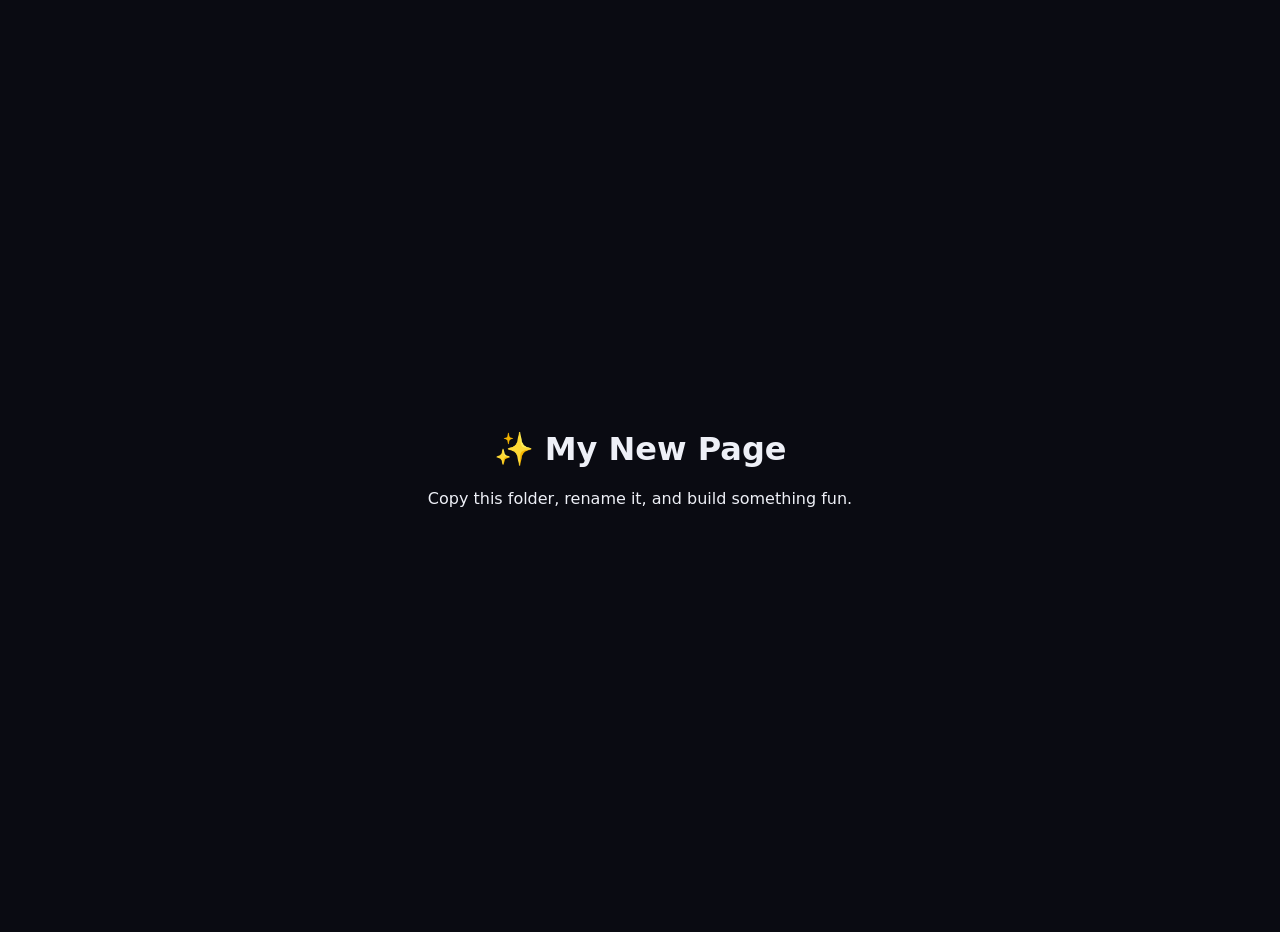
==== pages/_template/index.html @ 19ef50c2 "Redesign site: login doors, admin dashboard and pages folder - New landing: modern Guest / Admin log" ====
<!doctype html>
<html lang="en">
<head>
  <meta charset="utf-8">
  <meta name="viewport" content="width=device-width, initial-scale=1">
  <title>My New Page</title>
  <style>
    body {
      margin: 0; min-height: 100vh; display: grid; place-items: center; padding: 16px;
      background: #0a0b12; color: #eef0f7; font-family: system-ui, sans-serif; text-align: center;
    }
  </style>
</head>
<body>
  <main>
    <h1>✨ My New Page</h1>
    <p>Copy this folder, rename it, and build something fun.</p>
  </main>
</body>
</html>
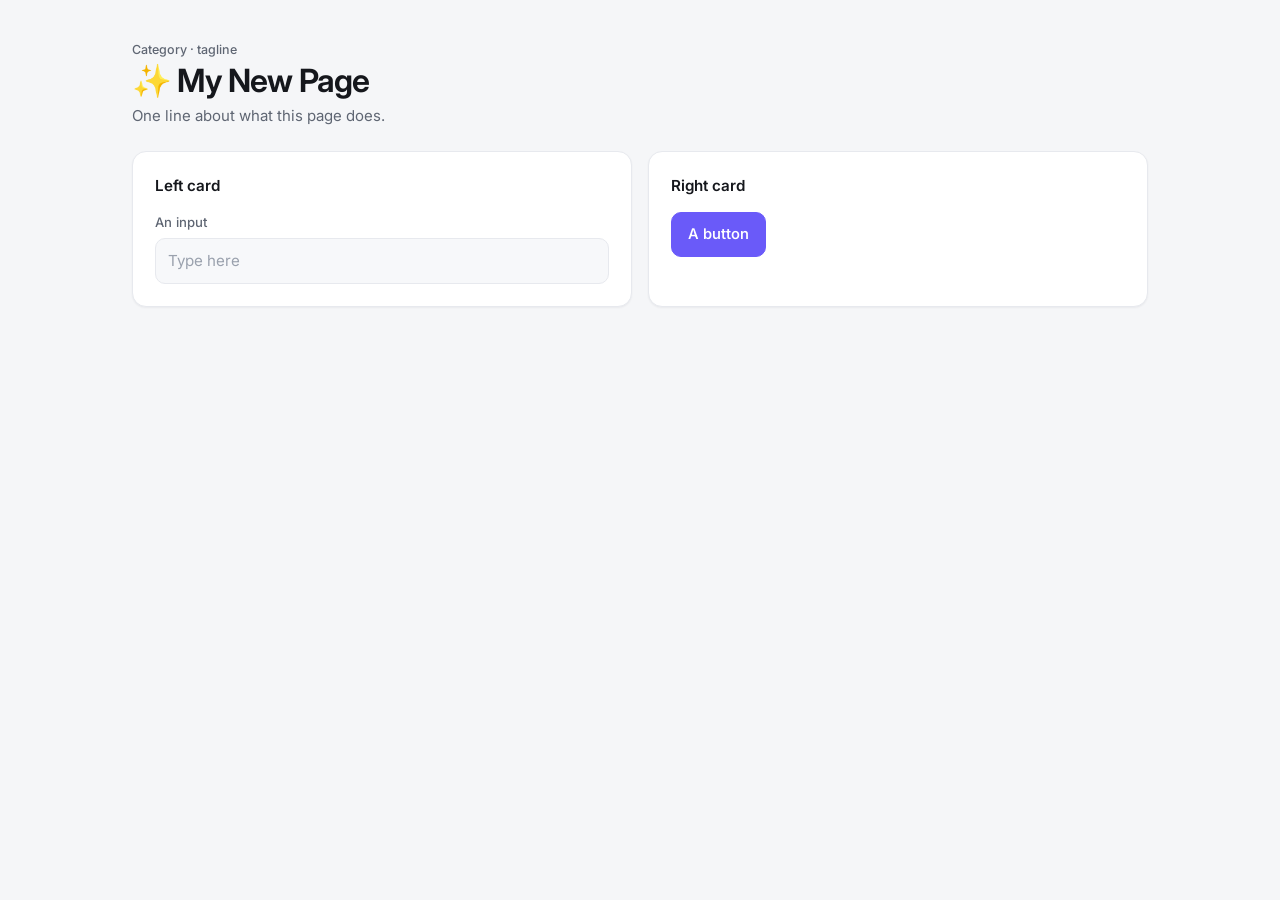
==== commit df393a2c: "New sidebar dashboard UI with dark and light mode - Simple login card (Guest / Admin tabs) with date" ====
--- a/pages/_template/index.html
+++ b/pages/_template/index.html
@@ -4,17 +4,34 @@
   <meta charset="utf-8">
   <meta name="viewport" content="width=device-width, initial-scale=1">
   <title>My New Page</title>
+  <!-- Shared look: dark/light theme + cards, buttons, inputs -->
+  <script src="../_shared/theme.js"></script>
+  <link href="https://fonts.googleapis.com/css2?family=Inter:wght@400;500;600;700&family=JetBrains+Mono:wght@500&display=swap" rel="stylesheet">
+  <link rel="stylesheet" href="../_shared/ui.css">
   <style>
-    body {
-      margin: 0; min-height: 100vh; display: grid; place-items: center; padding: 16px;
-      background: #0a0b12; color: #eef0f7; font-family: system-ui, sans-serif; text-align: center;
-    }
+    .grid { display: grid; gap: 16px; }
+    @media (min-width: 900px) { .grid { grid-template-columns: 1fr 1fr; } }
   </style>
 </head>
 <body>
-  <main>
-    <h1>✨ My New Page</h1>
-    <p>Copy this folder, rename it, and build something fun.</p>
+  <main class="page">
+    <header class="page-head">
+      <div>
+        <p class="eyebrow">Category · tagline</p>
+        <h1 class="title">✨ My New Page</h1>
+        <p class="lead">One line about what this page does.</p>
+      </div>
+    </header>
+    <div class="grid">
+      <section class="card">
+        <div class="card-title">Left card</div>
+        <label><span class="label">An input</span><input class="input" placeholder="Type here"></label>
+      </section>
+      <section class="card">
+        <div class="card-title">Right card</div>
+        <button class="btn primary">A button</button>
+      </section>
+    </div>
   </main>
 </body>
 </html>
--- a/pages/_shared/ui.css
+++ b/pages/_shared/ui.css
@@ -0,0 +1,132 @@
+/* OffDutyCode shared design system: flat, simple, dark + light.
+   Use in a page:  <script src="../_shared/theme.js"></script>
+                   <link rel="stylesheet" href="../_shared/ui.css"> */
+:root, [data-theme="dark"] {
+  --bg: #0e0f13;
+  --panel: #15171c;
+  --panel-2: #1c1f25;
+  --inset: #111317;
+  --line: #24272f;
+  --line-2: #30343e;
+  --fg: #eceef3;
+  --muted: #8b93a3;
+  --dim: #5d6472;
+  --accent: #8b7cf8;
+  --violet: #8b7cf8;
+  --accent-fg: #ffffff;
+  --accent-soft: rgba(139, 124, 248, 0.14);
+  --green: #3ecf8e;
+  --green-soft: rgba(62, 207, 142, 0.14);
+  --amber: #f5b544;
+  --amber-soft: rgba(245, 181, 68, 0.14);
+  --red: #f26d6d;
+  --red-soft: rgba(242, 109, 109, 0.14);
+  --shadow: 0 1px 2px rgba(0, 0, 0, 0.3);
+  --shadow-lg: 0 20px 50px -20px rgba(0, 0, 0, 0.6);
+  color-scheme: dark;
+}
+[data-theme="light"] {
+  --bg: #f5f6f8;
+  --panel: #ffffff;
+  --panel-2: #f1f2f5;
+  --inset: #f7f8fa;
+  --line: #e7e9ee;
+  --line-2: #d8dbe2;
+  --fg: #15171c;
+  --muted: #5f6673;
+  --dim: #9aa1ad;
+  --accent: #6a5af9;
+  --violet: #6a5af9;
+  --accent-fg: #ffffff;
+  --accent-soft: rgba(106, 90, 249, 0.1);
+  --green: #12a46b;
+  --green-soft: rgba(18, 164, 107, 0.1);
+  --amber: #d48806;
+  --amber-soft: rgba(212, 136, 6, 0.1);
+  --red: #dc3b3b;
+  --red-soft: rgba(220, 59, 59, 0.08);
+  --shadow: 0 1px 2px rgba(16, 24, 40, 0.05);
+  --shadow-lg: 0 20px 50px -24px rgba(16, 24, 40, 0.25);
+  color-scheme: light;
+}
+:root {
+  /* aliases used by pages */
+  --card-hi: var(--panel-2);
+  --display: var(--sans);
+  --radius: 14px;
+  --radius-sm: 10px;
+  --sans: "Inter", system-ui, -apple-system, "Segoe UI", Roboto, sans-serif;
+  --mono: "JetBrains Mono", ui-monospace, "SF Mono", Consolas, monospace;
+}
+
+* { box-sizing: border-box; margin: 0; padding: 0; }
+html { -webkit-text-size-adjust: 100%; }
+body {
+  min-height: 100vh; background: var(--bg); color: var(--fg);
+  font-family: var(--sans); font-size: 15px; line-height: 1.55;
+  -webkit-font-smoothing: antialiased; overflow-x: hidden;
+  transition: background-color .25s, color .25s;
+}
+button, input, select, textarea { font: inherit; color: inherit; }
+button { cursor: pointer; }
+a { color: inherit; }
+[hidden] { display: none !important; }
+:focus-visible { outline: 2px solid var(--accent); outline-offset: 2px; }
+::selection { background: var(--accent-soft); }
+
+/* Layout */
+.page { width: 100%; max-width: 1080px; margin: 0 auto; padding: clamp(20px, 4vw, 40px) 16px 48px; }
+@media (min-width: 700px) { .page { padding-left: 32px; padding-right: 32px; } }
+.page-head { display: flex; flex-wrap: wrap; align-items: flex-end; justify-content: space-between; gap: 14px; margin-bottom: 24px; }
+.eyebrow { font-size: 0.78rem; font-weight: 500; color: var(--muted); margin-bottom: 4px; }
+.title { font-size: clamp(1.5rem, 3.4vw, 2rem); line-height: 1.15; letter-spacing: -0.025em; font-weight: 650; }
+.lead { color: var(--muted); margin-top: 4px; max-width: 560px; }
+.stack { display: grid; gap: 16px; align-content: start; }
+
+/* Surfaces */
+.card {
+  position: relative; background: var(--panel); border: 1px solid var(--line);
+  border-radius: var(--radius); padding: clamp(16px, 2.2vw, 22px); box-shadow: var(--shadow);
+  transition: background-color .25s, border-color .25s;
+}
+.card-title { display: flex; align-items: center; justify-content: space-between; gap: 10px; font-weight: 600; font-size: 0.95rem; margin-bottom: 14px; }
+.card-title small { font-weight: 400; font-size: 0.8rem; color: var(--muted); }
+
+/* Controls */
+.pill {
+  display: inline-flex; align-items: center; gap: 8px; white-space: nowrap;
+  font-size: 0.82rem; color: var(--muted); font-variant-numeric: tabular-nums;
+  padding: 6px 12px; border-radius: 999px; border: 1px solid var(--line); background: var(--panel);
+}
+.pill .dot { width: 7px; height: 7px; border-radius: 50%; background: var(--green); }
+.btn {
+  display: inline-flex; align-items: center; justify-content: center; gap: 8px;
+  font-weight: 550; font-size: 0.92rem; padding: 10px 16px; border-radius: var(--radius-sm);
+  border: 1px solid var(--line-2); background: var(--panel); color: var(--fg); text-decoration: none;
+  transition: background-color .15s, border-color .15s, opacity .15s;
+}
+.btn:hover { background: var(--panel-2); }
+.btn.primary { background: var(--accent); border-color: var(--accent); color: var(--accent-fg); }
+.btn.primary:hover { opacity: 0.92; background: var(--accent); }
+.btn.block { width: 100%; }
+.label { display: block; font-size: 0.82rem; color: var(--muted); margin-bottom: 6px; font-weight: 500; }
+.input {
+  width: 100%; font-size: 0.95rem; padding: 10px 12px; border-radius: var(--radius-sm); outline: 0;
+  background: var(--inset); border: 1px solid var(--line); transition: border-color .15s, box-shadow .15s;
+}
+.input:focus { border-color: var(--accent); box-shadow: 0 0 0 3px var(--accent-soft); }
+.input::placeholder { color: var(--dim); }
+select.input {
+  appearance: none; padding-right: 32px;
+  background-image: linear-gradient(45deg, transparent 50%, var(--muted) 50%), linear-gradient(135deg, var(--muted) 50%, transparent 50%);
+  background-position: calc(100% - 16px) 52%, calc(100% - 11px) 52%; background-size: 5px 5px; background-repeat: no-repeat;
+}
+.seg { display: inline-flex; gap: 2px; padding: 3px; border-radius: 11px; border: 1px solid var(--line); background: var(--panel-2); }
+.seg button { border: 0; background: transparent; color: var(--muted); padding: 6px 12px; border-radius: 8px; font-weight: 550; font-size: 0.85rem; }
+.seg button.on, .seg button[aria-pressed="true"] { background: var(--panel); color: var(--fg); box-shadow: var(--shadow); }
+.mono { font-family: var(--mono); font-variant-numeric: tabular-nums; }
+.muted { color: var(--muted); }
+
+@media (prefers-reduced-motion: reduce) {
+  *, *::before, *::after { animation: none !important; transition: none !important; }
+}
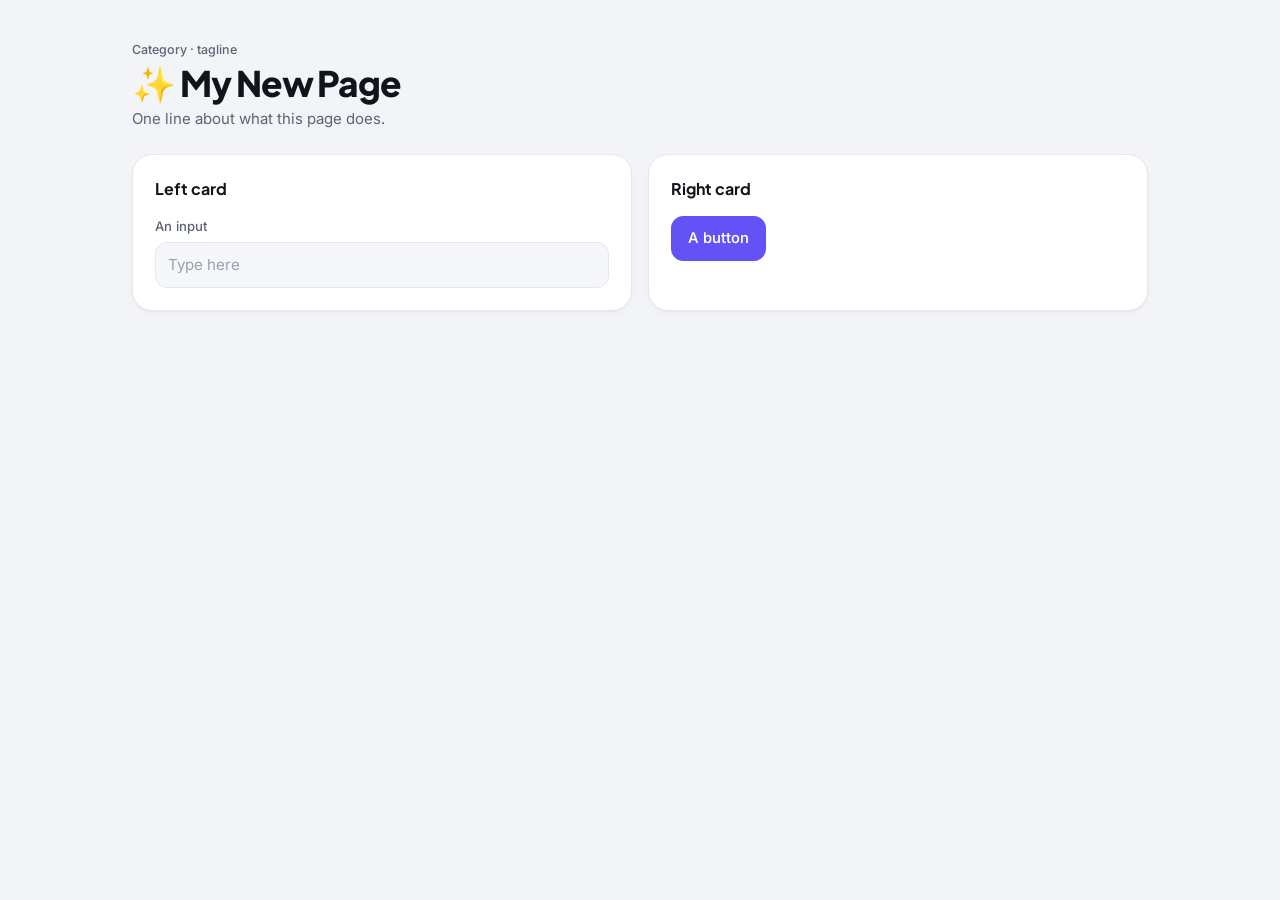
==== commit a0211db4: "Modern redesign and private admin-only artifacts list - New look: split login with live clock and of" ====
--- a/pages/_template/index.html
+++ b/pages/_template/index.html
@@ -6,7 +6,7 @@
   <title>My New Page</title>
   <!-- Shared look: dark/light theme + cards, buttons, inputs -->
   <script src="../_shared/theme.js"></script>
-  <link href="https://fonts.googleapis.com/css2?family=Inter:wght@400;500;600;700&family=JetBrains+Mono:wght@500&display=swap" rel="stylesheet">
+  <link href="https://fonts.googleapis.com/css2?family=Inter:wght@400;500;600;700&family=JetBrains+Mono:wght@500;700&family=Plus+Jakarta+Sans:wght@600;700;800&display=swap" rel="stylesheet">
   <link rel="stylesheet" href="../_shared/ui.css">
   <style>
     .grid { display: grid; gap: 16px; }
--- a/pages/_shared/ui.css
+++ b/pages/_shared/ui.css
@@ -1,18 +1,19 @@
-/* OffDutyCode shared design system: flat, simple, dark + light.
+/* OffDutyCode shared design system: modern, soft, dark + light.
    Use in a page:  <script src="../_shared/theme.js"></script>
                    <link rel="stylesheet" href="../_shared/ui.css"> */
 :root, [data-theme="dark"] {
-  --bg: #0e0f13;
-  --panel: #15171c;
-  --panel-2: #1c1f25;
-  --inset: #111317;
-  --line: #24272f;
-  --line-2: #30343e;
-  --fg: #eceef3;
-  --muted: #8b93a3;
-  --dim: #5d6472;
-  --accent: #8b7cf8;
-  --violet: #8b7cf8;
+  --bg: #090a0f;
+  --panel: #12141b;
+  --panel-2: #1a1d27;
+  --inset: #0d0f15;
+  --line: #20242f;
+  --line-2: #2e3342;
+  --fg: #f1f3f9;
+  --muted: #8e96a8;
+  --dim: #5b6274;
+  --accent: #8474ff;
+  --violet: #8474ff;
+  --grad: linear-gradient(135deg, #7c6cff 0%, #b06cff 55%, #ff7eb6 100%);
   --accent-fg: #ffffff;
   --accent-soft: rgba(139, 124, 248, 0.14);
   --green: #3ecf8e;
@@ -21,22 +22,23 @@
   --amber-soft: rgba(245, 181, 68, 0.14);
   --red: #f26d6d;
   --red-soft: rgba(242, 109, 109, 0.14);
-  --shadow: 0 1px 2px rgba(0, 0, 0, 0.3);
-  --shadow-lg: 0 20px 50px -20px rgba(0, 0, 0, 0.6);
+  --shadow: 0 1px 0 rgba(255, 255, 255, 0.03) inset, 0 1px 2px rgba(0, 0, 0, 0.35);
+  --shadow-lg: 0 24px 60px -24px rgba(0, 0, 0, 0.7);
   color-scheme: dark;
 }
 [data-theme="light"] {
-  --bg: #f5f6f8;
+  --bg: #f3f4f8;
   --panel: #ffffff;
-  --panel-2: #f1f2f5;
-  --inset: #f7f8fa;
-  --line: #e7e9ee;
-  --line-2: #d8dbe2;
-  --fg: #15171c;
-  --muted: #5f6673;
-  --dim: #9aa1ad;
-  --accent: #6a5af9;
-  --violet: #6a5af9;
+  --panel-2: #eef0f5;
+  --inset: #f6f7fa;
+  --line: #e4e7ee;
+  --line-2: #d5d9e2;
+  --fg: #12141b;
+  --muted: #5c6373;
+  --dim: #99a0ae;
+  --accent: #6352f5;
+  --violet: #6352f5;
+  --grad: linear-gradient(135deg, #6352f5 0%, #9b55f5 55%, #f0609e 100%);
   --accent-fg: #ffffff;
   --accent-soft: rgba(106, 90, 249, 0.1);
   --green: #12a46b;
@@ -45,16 +47,16 @@
   --amber-soft: rgba(212, 136, 6, 0.1);
   --red: #dc3b3b;
   --red-soft: rgba(220, 59, 59, 0.08);
-  --shadow: 0 1px 2px rgba(16, 24, 40, 0.05);
-  --shadow-lg: 0 20px 50px -24px rgba(16, 24, 40, 0.25);
+  --shadow: 0 1px 2px rgba(16, 24, 40, 0.04), 0 4px 16px -8px rgba(16, 24, 40, 0.08);
+  --shadow-lg: 0 24px 60px -28px rgba(16, 24, 40, 0.3);
   color-scheme: light;
 }
 :root {
   /* aliases used by pages */
   --card-hi: var(--panel-2);
-  --display: var(--sans);
-  --radius: 14px;
-  --radius-sm: 10px;
+  --display: "Plus Jakarta Sans", var(--sans);
+  --radius: 20px;
+  --radius-sm: 12px;
   --sans: "Inter", system-ui, -apple-system, "Segoe UI", Roboto, sans-serif;
   --mono: "JetBrains Mono", ui-monospace, "SF Mono", Consolas, monospace;
 }
@@ -79,7 +81,7 @@
 @media (min-width: 700px) { .page { padding-left: 32px; padding-right: 32px; } }
 .page-head { display: flex; flex-wrap: wrap; align-items: flex-end; justify-content: space-between; gap: 14px; margin-bottom: 24px; }
 .eyebrow { font-size: 0.78rem; font-weight: 500; color: var(--muted); margin-bottom: 4px; }
-.title { font-size: clamp(1.5rem, 3.4vw, 2rem); line-height: 1.15; letter-spacing: -0.025em; font-weight: 650; }
+.title { font-family: var(--display); font-size: clamp(1.6rem, 3.6vw, 2.2rem); line-height: 1.12; letter-spacing: -0.03em; font-weight: 800; }
 .lead { color: var(--muted); margin-top: 4px; max-width: 560px; }
 .stack { display: grid; gap: 16px; align-content: start; }
 
@@ -89,7 +91,7 @@
   border-radius: var(--radius); padding: clamp(16px, 2.2vw, 22px); box-shadow: var(--shadow);
   transition: background-color .25s, border-color .25s;
 }
-.card-title { display: flex; align-items: center; justify-content: space-between; gap: 10px; font-weight: 600; font-size: 0.95rem; margin-bottom: 14px; }
+.card-title { display: flex; align-items: center; justify-content: space-between; gap: 10px; font-family: var(--display); font-weight: 700; font-size: 1rem; margin-bottom: 14px; }
 .card-title small { font-weight: 400; font-size: 0.8rem; color: var(--muted); }
 
 /* Controls */
@@ -121,8 +123,8 @@
   background-image: linear-gradient(45deg, transparent 50%, var(--muted) 50%), linear-gradient(135deg, var(--muted) 50%, transparent 50%);
   background-position: calc(100% - 16px) 52%, calc(100% - 11px) 52%; background-size: 5px 5px; background-repeat: no-repeat;
 }
-.seg { display: inline-flex; gap: 2px; padding: 3px; border-radius: 11px; border: 1px solid var(--line); background: var(--panel-2); }
-.seg button { border: 0; background: transparent; color: var(--muted); padding: 6px 12px; border-radius: 8px; font-weight: 550; font-size: 0.85rem; }
+.seg { display: inline-flex; gap: 2px; padding: 4px; border-radius: 14px; border: 1px solid var(--line); background: var(--panel-2); }
+.seg button { border: 0; background: transparent; color: var(--muted); padding: 7px 14px; border-radius: 10px; font-weight: 600; font-size: 0.86rem; }
 .seg button.on, .seg button[aria-pressed="true"] { background: var(--panel); color: var(--fg); box-shadow: var(--shadow); }
 .mono { font-family: var(--mono); font-variant-numeric: tabular-nums; }
 .muted { color: var(--muted); }
